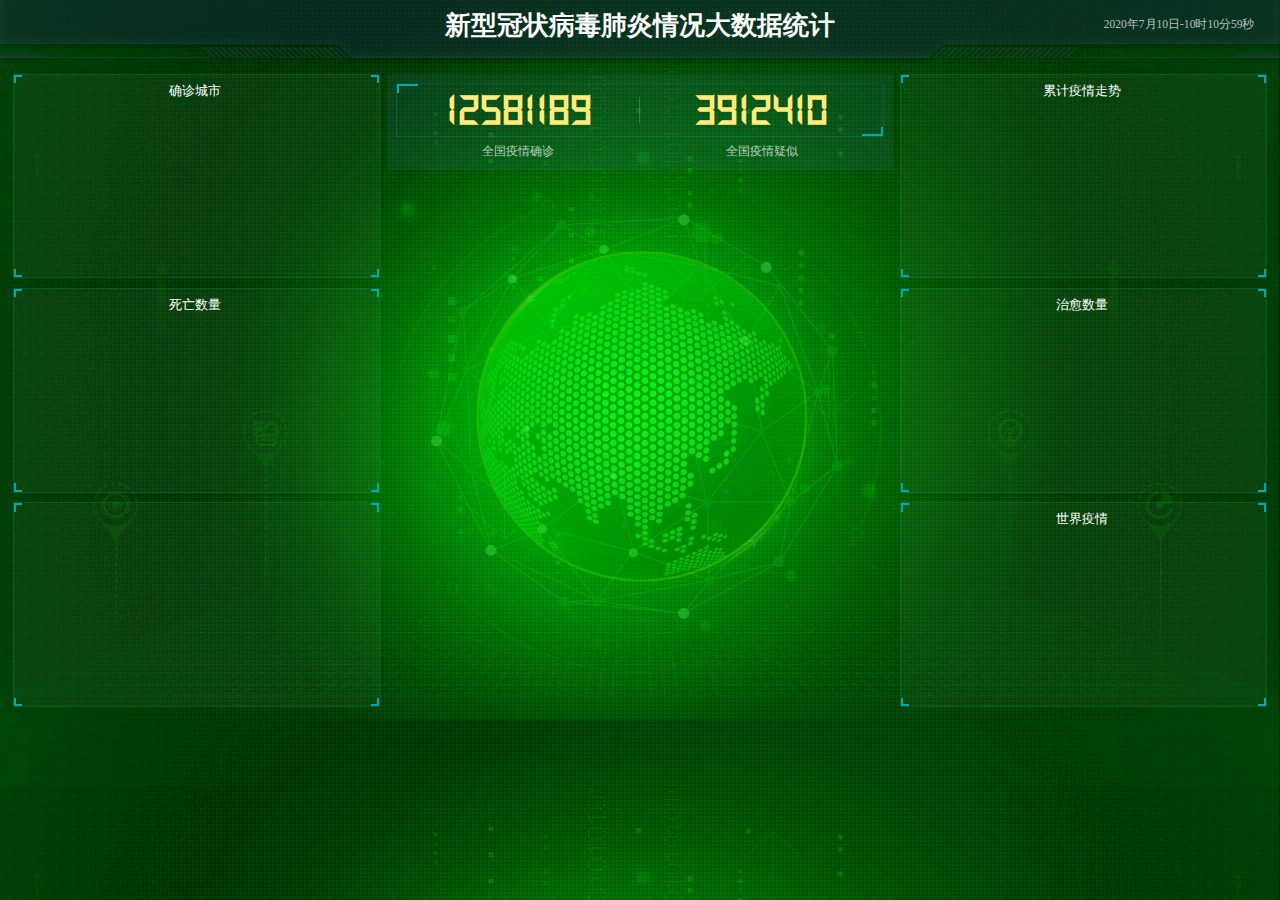
==== cov-web/src/main/resources/static/index.html @ c21d3fa3 "calc" ====
<!DOCTYPE html>

<html style="font-size: 68.3px;"><head><meta http-equiv="Content-Type" content="text/html; charset=UTF-8">
    <title>Hello</title>
    <script type="text/javascript" src="js/jquery.js"></script>
    <link rel="stylesheet" href="css/comon0.css">
<script>
    $(window).load(function () {
        $(".loading").fadeOut()
    });
    $(document).ready(function () {
        var whei = $(window).width();
        $("html").css({ fontSize: whei / 20 });
        $(window).resize(function () {
            var whei = $(window).width();
            $("html").css({ fontSize: whei / 20 })
        });
    });
</script><script type="text/javascript" src="js/echarts.min.js"></script>
<script language="JavaScript" src="js/js.js"></script>
<style class="mpa-style-fix ImageGatherer">.FotorFrame{position:fixed!important}</style>
<style class="mpa-style-fix SideFunctionPanel">.weui-desktop-online-faq__wrp{top:304px!important;bottom:none!important}.weui-desktop-online-faq__wrp .weui-desktop-online-faq__switch{width:38px!important}</style>
</head>



<body mpa-version="6.10.2" mpa-extension-id="ibefaeehajgcpooopoegkifhgecigeeg">
    <div class="canvas" style="opacity: .2">
<!--        <iframe frameborder="0" src="bg.html" style="width: 100%; height: 100%"></iframe>-->
    </div>
    <div class="loading" style="display: none;">
        <div class="loadbox"> <img src="img/loading.gif"> 页面加载中... </div>
    </div>
    <div class="head">
        <h1>新型冠状病毒肺炎情况大数据统计</h1>
        <div class="weather"><span id="showTime">2020年7月10日-10时10分59秒</span></div>
        <script>
            var t = null;
            t = setTimeout(time, 1000); 
            function time() {
                clearTimeout(t); 
                dt = new Date();
                var y = dt.getFullYear();
                var mt = dt.getMonth() + 1;
                var day = dt.getDate();
                var h = dt.getHours(); 
                var m = dt.getMinutes(); 
                var s = dt.getSeconds(); 
                document.getElementById("showTime").innerHTML = y + "年" + mt + "月" + day + "日-" + h + "时" + m + "分" + s + "秒";
                t = setTimeout(time, 1000);  
            }
        </script>

    </div>
    <div class="mainbox">
        <ul class="clearfix">
            <li>
                <div class="boxall" style="height: 3.2rem">
                    <div class="alltitle">确诊城市</div>
                    <div class="allnav" id="echart1" _echarts_instance_="ec_1577239837057" style="-webkit-tap-highlight-color: transparent; user-select: none; position: relative;"><div style="position: relative; overflow: hidden; width: 365px; height: 159px; padding: 0px; margin: 0px; border-width: 0px;"><canvas data-zr-dom-id="zr_0" width="365" height="159" style="position: absolute; left: 0px; top: 0px; width: 365px; height: 159px; user-select: none; -webkit-tap-highlight-color: rgba(0, 0, 0, 0); padding: 0px; margin: 0px; border-width: 0px;"></canvas></div><div></div></div>
                    <div class="boxfoot"></div>
                </div>
                <div class="boxall" style="height: 3.2rem">
                    <div class="alltitle">死亡数量</div>
                    <div class="allnav" id="echart2" _echarts_instance_="ec_1577239837058" style="-webkit-tap-highlight-color: transparent; user-select: none; position: relative;"><div style="position: relative; overflow: hidden; width: 365px; height: 159px; padding: 0px; margin: 0px; border-width: 0px;"><canvas data-zr-dom-id="zr_0" width="365" height="159" style="position: absolute; left: 0px; top: 0px; width: 365px; height: 159px; user-select: none; -webkit-tap-highlight-color: rgba(0, 0, 0, 0); padding: 0px; margin: 0px; border-width: 0px;"></canvas></div><div></div></div>
                    <div class="boxfoot"></div>
                </div>
                <div class="boxall" style="height: 3.2rem">
                    <div style="height:100%; width: 100%;">
                        <div class="sy" id="fb1" _echarts_instance_="ec_1577239837060" style="-webkit-tap-highlight-color: transparent; user-select: none; position: relative;"><div style="position: relative; overflow: hidden; width: 120px; height: 180px; padding: 0px; margin: 0px; border-width: 0px;"><canvas data-zr-dom-id="zr_0" width="120" height="180" style="position: absolute; left: 0px; top: 0px; width: 120px; height: 180px; user-select: none; -webkit-tap-highlight-color: rgba(0, 0, 0, 0); padding: 0px; margin: 0px; border-width: 0px;"></canvas></div><div></div></div>
                        <div class="sy" id="fb2" _echarts_instance_="ec_1577239837061" style="-webkit-tap-highlight-color: transparent; user-select: none; position: relative;"><div style="position: relative; overflow: hidden; width: 121px; height: 180px; padding: 0px; margin: 0px; border-width: 0px;"><canvas data-zr-dom-id="zr_0" width="121" height="180" style="position: absolute; left: 0px; top: 0px; width: 121px; height: 180px; user-select: none; -webkit-tap-highlight-color: rgba(0, 0, 0, 0); padding: 0px; margin: 0px; border-width: 0px;"></canvas></div><div></div></div>
                        <div class="sy" id="fb3" _echarts_instance_="ec_1577239837062" style="-webkit-tap-highlight-color: transparent; user-select: none; position: relative;"><div style="position: relative; overflow: hidden; width: 120px; height: 180px; padding: 0px; margin: 0px; border-width: 0px;"><canvas data-zr-dom-id="zr_0" width="120" height="180" style="position: absolute; left: 0px; top: 0px; width: 120px; height: 180px; user-select: none; -webkit-tap-highlight-color: rgba(0, 0, 0, 0); padding: 0px; margin: 0px; border-width: 0px;"></canvas></div><div></div></div>
                    </div>
                    <div class="boxfoot">

                    </div>
                </div>
            </li>
            <li>
                <div class="bar">
                    <div class="barbox">
                        <ul class="clearfix">
                            <li class="pulll_left counter" id="confirm">12581189</li>
                            <li class="pulll_left counter" id="suspect">3912410</li>
                        </ul>
                    </div>
                    <div class="barbox2">
                        <ul class="clearfix">
                            <li class="pulll_left">全国疫情确诊</li>
                            <li class="pulll_left">全国疫情疑似</li>
                        </ul>
                    </div>
                </div>
                <div class="map" id="map">
                    <div class="map1"><img src="img/lbx.png"></div>
                    <div class="map2"><img src="img/jt.png"></div>
                    <div class="map3"><img src="img/map.png"></div>
                    <div class="map4" id="map_1" _echarts_instance_="ec_1577239837065" style="-webkit-tap-highlight-color: transparent; user-select: none; position: relative;"><div style="position: relative; overflow: hidden; width: 1078px; height: 478px; padding: 0px; margin: 0px; border-width: 0px; cursor: pointer;"><canvas data-zr-dom-id="zr_0" width="1078" height="478" style="position: absolute; left: 0px; top: 0px; width: 1078px; height: 478px; user-select: none; -webkit-tap-highlight-color: rgba(0, 0, 0, 0); padding: 0px; margin: 0px; border-width: 0px;"></canvas></div><div></div></div>
                    <!--<div style="position: absolute; bottom: 1%; left: 40%; color: #ffffff"></div>-->
                </div>
            </li>
            <li>
                <div class="boxall" style="height:3.2rem">
                    <div class="alltitle">累计疫情走势</div>
                    <div class="allnav" id="echart4" _echarts_instance_="ec_1577239837059" style="-webkit-tap-highlight-color: transparent; user-select: none; position: relative;"><div style="position: relative; overflow: hidden; width: 365px; height: 173px; padding: 0px; margin: 0px; border-width: 0px; cursor: default;"><canvas data-zr-dom-id="zr_0" width="365" height="173" style="position: absolute; left: 0px; top: 0px; width: 365px; height: 173px; user-select: none; -webkit-tap-highlight-color: rgba(0, 0, 0, 0); padding: 0px; margin: 0px; border-width: 0px;"></canvas></div><div></div></div>
                    <div class="boxfoot"></div>
                </div>
                <div class="boxall" style="height: 3.2rem">
                    <div class="alltitle">治愈数量</div>
                    <div class="allnav" id="echart5" _echarts_instance_="ec_1577239837063" style="-webkit-tap-highlight-color: transparent; user-select: none; position: relative;"><div style="position: relative; overflow: hidden; width: 365px; height: 159px; padding: 0px; margin: 0px; border-width: 0px;"><canvas data-zr-dom-id="zr_0" width="365" height="159" style="position: absolute; left: 0px; top: 0px; width: 365px; height: 159px; user-select: none; -webkit-tap-highlight-color: rgba(0, 0, 0, 0); padding: 0px; margin: 0px; border-width: 0px;"></canvas></div><div></div></div>
                    <div class="boxfoot"></div>
                </div>
                <!--<div class="boxall" style="height: 3rem">-->
                    <!--<div class="alltitle">模块标题样式</div>-->
                    <!--<div class="allnav" id="echart6" _echarts_instance_="ec_1577239837064" style="-webkit-tap-highlight-color: transparent; user-select: none; position: relative;"><div style="position: relative; overflow: hidden; width: 365px; height: 146px; padding: 0px; margin: 0px; border-width: 0px;"><canvas data-zr-dom-id="zr_0" width="365" height="146" style="position: absolute; left: 0px; top: 0px; width: 365px; height: 146px; user-select: none; -webkit-tap-highlight-color: rgba(0, 0, 0, 0); padding: 0px; margin: 0px; border-width: 0px;"></canvas></div><div></div></div>-->
                    <!--<div class="boxfoot"></div>-->
                <!--</div>-->
                <!--修改-->
                <div class="boxall" style="height: 3.2rem">
                    <div class="alltitle">世界疫情</div>
                    <div class="allnav" id="echart5_1" _echarts_instance_="ec_1577239837064" style="-webkit-tap-highlight-color: transparent; user-select: none; position: relative;"><div style="position: relative; overflow: hidden; width: 365px; height: 159px; padding: 0px; margin: 0px; border-width: 0px;"><canvas data-zr-dom-id="zr_0" width="365" height="159" style="position: absolute; left: 0px; top: 0px; width: 365px; height: 159px; user-select: none; -webkit-tap-highlight-color: rgba(0, 0, 0, 0); padding: 0px; margin: 0px; border-width: 0px;"></canvas></div><div></div></div>
                    <div class="boxfoot"></div>
                </div>
            </li>
        </ul>
    </div>
    <div class="back"></div>


    <script type="text/javascript" src="js/china.js"></script>
    <script type="text/javascript" src="js/area_echarts1.js"></script>
    <script>
        $(function () {
            $.ajax({
                type: 'get',
                url: '/get_ncov_totalcount',
                dataType: 'json',
                success: function (res) {
                    document.getElementById("confirm").innerHTML = res['confirmedCount'];
                    document.getElementById("suspect").innerHTML = res['suspectedCount']
                }
            })
        });
    </script>
    
    <div class="mpa-sc article-gatherer new mpa-rootsc" data-z="100" style="display: block;" id="mpa-rootsc-article-gatherer"></div>
    <div class="mpa-sc image-gatherer new mpa-rootsc" data-z="100" style="display: block;" id="mpa-rootsc-image-gatherer"></div>
    <div class="mpa-sc page-clipper new mpa-rootsc" data-z="100" style="display: block;" id="mpa-rootsc-page-clipper"></div>
    <div class="mpa-sc global-search new mpa-rootsc" data-z="100" style="display: block;" id="mpa-rootsc-global-search"></div>
    <div class="mpa-sc text-gatherer new mpa-rootsc" data-z="100" style="display: block;" id="mpa-rootsc-text-gatherer"></div>
    <div class="mpa-sc video-gatherer new mpa-rootsc" data-z="100" style="display: block;" id="mpa-rootsc-video-gatherer"></div>
    <div class="mpa-sc side-function-panel new mpa-rootsc" data-z="110" style="display: block;" id="mpa-rootsc-side-function-panel"></div>
    <div class="mpa-sc notifier new mpa-rootsc" data-z="120" style="display: block;" id="mpa-rootsc-notifier"></div>
    <div class="mpa-sc notification-manager new mpa-rootsc" data-z="130" style="display: block;" id="mpa-rootsc-notification-manager"></div>
</body></html>
---- cov-web/src/main/resources/static/css/comon0.css ----
﻿@charset "utf-8";

*{
	-webkit-box-sizing: border-box;
	-moz-box-sizing: border-box;
	box-sizing: border-box}
*,body{padding:0px;	margin:0px;color: #222;font-family: "微软雅黑";}
@font-face{font-family:electronicFont;src:url(../font/DS-DIGIT.TTF)}
body{ background:#000d4a url(../img/bg.jpg) center top; background-size:cover;color:#666;font-size: .1rem;}
li{ list-style-type:none;}
table{}
i{ margin:0px; padding:0px; text-indent:0px;}
img{ border:none; max-width: 100%;}
a{ text-decoration:none; color:#399bff;}
a.active,a:focus{ outline:none!important; text-decoration:none;}
ol,ul,p,h1,h2,h3,h4,h5,h6{ padding:0; margin:0}
a:hover{ color:#06c; text-decoration: none!important}


.clearfix:after, .clearfix:before {
	display: table;
	content: " "
}
 .clearfix:after {
	clear: both
}
.pulll_left{float:left;}
.pulll_right{float:right;}
/*谷哥滚动条样式*/

  ::-webkit-scrollbar {width:5px;height:5px;position:absolute}
  ::-webkit-scrollbar-thumb {background-color:#5bc0de}
  ::-webkit-scrollbar-track {background-color:#ddd}

/***/
.canvas{position: absolute; width:100%; left: 0; top: 0; height: 99%; z-index: 1;}

.allnav{height: calc(100% - 30px);}
.loading{position:fixed; left:0; top:0; font-size:18px; z-index:100000000;width:100%; height:100%; background:#1a1a1c; text-align:center;}
.loadbox{position:absolute; width:160px;height:150px; color: #aaa; left:50%; top:50%; margin-top:-100px; margin-left:-75px;}
.loadbox img{ margin:10px auto; display:block; width:40px;}

.copyright{ background:rgba(19,31,64,.32); border: 1px solid rgba(255,255,255,.05); line-height:.5rem; text-align: center; padding-right: 15px; bottom: 0; color:rgba(255,255,255,.7); font-size: .16rem; }

.head{ height:1.05rem; background: url(../img/head_bg.png) no-repeat center center; background-size: 100% 100%; position: relative; z-index: 100;}
.head h1{ color:#fff; text-align: center; font-size: .4rem; line-height:.8rem;}
.head h1 img{ width:1.5rem; display: inline-block; vertical-align: middle; margin-right: .2rem}
.weather{ position:absolute; right:.3rem; top:0; line-height: .75rem;}
.weather img{ width:.37rem; display: inline-block; vertical-align: middle;}
.weather span{color:rgba(255,255,255,.7); font-size: .18rem; padding-right: .1rem;}
.mainbox{ padding:.1rem .1rem 0rem .1rem;}
.mainbox>ul{}
.mainbox>ul>li{ float: left; padding: 0 .1rem}

.mainbox>ul>li{ width: 30%}
.mainbox>ul>li:nth-child(2){ width: 40%;padding: 0}

.boxall{ border: 1px solid rgba(25,186,139,.17); padding:0 .2rem .4rem .15rem;  background: rgba(255,255,255,.04); background-size: 100% auto; position: relative; margin-bottom: .15rem; z-index: 10;}
.boxall:before,
.boxall:after{ position:absolute; width: .1rem; height: .1rem; content: "";  border-top: 2px solid #02a6b5; top: 0;}
.boxall:before,.boxfoot:before{border-left: 2px solid #02a6b5;left: 0;}
.boxall:after,.boxfoot:after{border-right: 2px solid #02a6b5; right: 0;}
.alltitle{ font-size:.2rem; color:#fff; text-align: center; line-height: .5rem;}

.boxfoot{ position:absolute; bottom: 0; width: 100%; left: 0;}
.boxfoot:before,
.boxfoot:after{ position:absolute; width: .1rem; height: .1rem;  content: "";border-bottom: 2px solid #02a6b5; bottom: 0;}

.bar{background:rgba(101,132,226,.1); padding: .15rem;}
.barbox li,.barbox2 li{ width:50%; text-align: center; position: relative; z-index: 100;}
.barbox:before,
.barbox:after{ position:absolute; width: .3rem; height: .1rem; content: ""; }
.barbox:before{border-left: 2px solid #02a6b5;left: 0;border-top: 2px solid #02a6b5; }
.barbox:after{border-right: 2px solid #02a6b5; right: 0; bottom: 0;border-bottom: 2px solid #02a6b5; }

.barbox li:first-child:before{ position:absolute; content: ""; height:50%; width: 1px; background: rgba(255,255,255,.2); right: 0; top: 25%;}

.barbox{  border: 1px solid rgba(25,186,139,.17); position: relative;}
.barbox li{ font-size: .7rem; color: #ffeb7b; padding: .05rem 0;  font-family:electronicFont; font-weight: bold;}
.barbox2 li{ font-size: .19rem; color:rgba(255,255,255,.7); padding-top: .1rem;}

.map{  position:relative; height: 7.2rem; z-index: 9;}
.map4{ width: 200%; height:7rem;  position: relative; left: -50%; top: 4%; margin-top: .2rem; z-index: 5;}
.map1,.map2,.map3{ position:absolute; opacity: .5}
.map1{ width:6.43rem; z-index: 2;top:.45rem; left: .7rem;  animation: myfirst2 15s infinite linear;}
.map2{ width:5.66rem; top:.85rem; left:1.2rem; z-index: 3; opacity: 0.2; animation: myfirst 10s infinite linear;}
.map3{ width:5.18rem; top:1.07rem; left: 1.4rem; z-index: 1;}





.tabs { text-align: center; padding: .1rem 0 0 0;}
.tabs a {
    position: relative;
    display: inline-block;
    margin-left: 1px;
    padding:.05rem .2rem;
    color: #898989;
    transition: all .3s ease-out 0s;
    font-size: 14px;
}
.tabs li{ display:inline-block;}
.tabs a:after {
    position: absolute;
    width: 1px;
    height: 10px;
    background-color: rgba(255,255,255,.1);
    content: '';
	 margin-left:0; right:-1px;    margin-top: 7px;
	
	
}
.tabs li a.active {border: 1px solid rgba(25,186,139,.17); background: rgba(255,255,255,.05); color:#fff;}

.tit02{ text-align:center; margin: .1rem 0; position: relative}
.tit02 span{border: 1px solid rgba(25,186,139,.17); letter-spacing: 2px; padding: .01rem .2rem; background: rgba(255,255,255,.05);  font-size: .18rem;  color: #49bcf7;}
.tit02:before,.tit02:after{ position:absolute; width:26%; height: 1px;background: rgba(25,186,139,.2);  content: ""; top: .12rem;}
.tit02:after{ right:0;}
.tit02:before{ left:0;}

.wrap{ height:2.54rem; overflow: hidden;}
.wrap li{  line-height:.42rem; height:.42rem; font-size: .18rem; text-indent: .24rem; margin-bottom: .1rem; }
.wrap li p{border: 1px solid rgba(25,186,139,.17);color: rgba(255,255,255,.6); }
.sy{ float:left; width: 33%; height:95%; margin-top: .25rem;}


.adduser{ height:1.5rem; overflow: hidden;}
.adduser li{height:.5rem;}
.adduser img{ width: .40rem; border-radius: .5rem; margin-right: .1rem; display: inline-block; vertical-align: middle;}
.adduser span{  line-height:.5rem; font-size: .18rem;color: rgba(255,255,255,.6); }

.sycm ul{ margin-left:-.5rem;margin-right:-.5rem;  padding: .16rem 0;}
.sycm li{ float: left; width: 33.33%; text-align: center; position: relative}
.sycm li:before{ position:absolute; content: ""; height:30%; width: 1px; background: rgba(255,255,255,.1); right: 0; top: 15%;}
.sycm li:last-child:before{ width: 0;}

.sycm li h2{ font-size:.3rem; color: #c5ccff;}
.sycm li span{ font-size:.18rem; color: #fff; opacity: .5;}

@keyframes myfirst2
{
from {transform: rotate(0deg);}
to {transform: rotate(359deg);}
}

@keyframes myfirst
{
from {transform: rotate(0deg);}
to {transform: rotate(-359deg);}
}


/*Plugin CSS*/
.str_wrap {
	overflow:hidden;
	width:100%;
	position:relative;
	-moz-user-select: none;
	-khtml-user-select: none;
	user-select: none;  
	white-space:nowrap;
}


.str_move { 
	white-space:nowrap;
	position:absolute; 
	top:0; 
	left:0;
	cursor:move;
}
.str_move_clone {
	display:inline-block;
	vertical-align:top;
	position:absolute; 
	left:100%;
	top:0;
}
.str_vertical .str_move_clone {
	left:0;
	top:100%;
}
.str_down .str_move_clone {
	left:0;
	bottom:100%;
}
.str_vertical .str_move,
.str_down .str_move {
	white-space:normal;
	width:100%;
}
.str_static .str_move,
.no_drag .str_move,
.noStop .str_move{
	cursor:inherit;
}
.str_wrap img {
	max-width:none !important;	
}
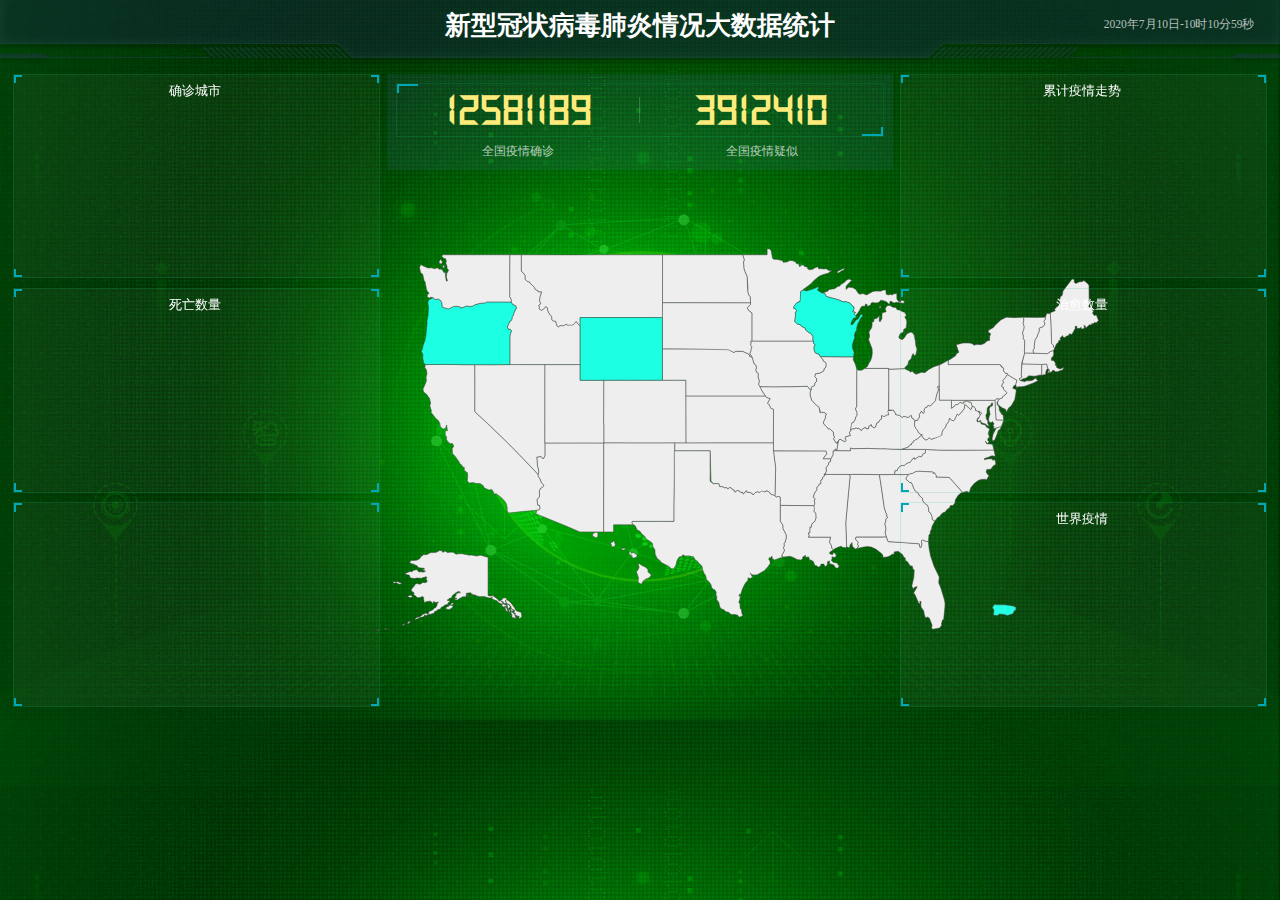
==== commit ab319da2: "index添加地图" ====
--- a/cov-web/src/main/resources/static/index.html
+++ b/cov-web/src/main/resources/static/index.html
@@ -16,7 +16,9 @@
             $("html").css({ fontSize: whei / 20 })
         });
     });
-</script><script type="text/javascript" src="js/echarts.min.js"></script>
+</script>
+<script src="app/echarts.min.js"></script>
+<script src="app/USA.js"></script>
 <script language="JavaScript" src="js/js.js"></script>
 <style class="mpa-style-fix ImageGatherer">.FotorFrame{position:fixed!important}</style>
 <style class="mpa-style-fix SideFunctionPanel">.weui-desktop-online-faq__wrp{top:304px!important;bottom:none!important}.weui-desktop-online-faq__wrp .weui-desktop-online-faq__switch{width:38px!important}</style>
@@ -25,9 +27,13 @@
 
 
 <body mpa-version="6.10.2" mpa-extension-id="ibefaeehajgcpooopoegkifhgecigeeg">
-    <div class="canvas" style="opacity: .2">
-<!--        <iframe frameborder="0" src="bg.html" style="width: 100%; height: 100%"></iframe>-->
+
+<div class="canvas" style="opacity: .2">
+
     </div>
+
+
+
     <div class="loading" style="display: none;">
         <div class="loadbox"> <img src="img/loading.gif"> 页面加载中... </div>
     </div>
@@ -95,9 +101,25 @@
                     <div class="map1"><img src="img/lbx.png"></div>
                     <div class="map2"><img src="img/jt.png"></div>
                     <div class="map3"><img src="img/map.png"></div>
-                    <div class="map4" id="map_1" _echarts_instance_="ec_1577239837065" style="-webkit-tap-highlight-color: transparent; user-select: none; position: relative;"><div style="position: relative; overflow: hidden; width: 1078px; height: 478px; padding: 0px; margin: 0px; border-width: 0px; cursor: pointer;"><canvas data-zr-dom-id="zr_0" width="1078" height="478" style="position: absolute; left: 0px; top: 0px; width: 1078px; height: 478px; user-select: none; -webkit-tap-highlight-color: rgba(0, 0, 0, 0); padding: 0px; margin: 0px; border-width: 0px;"></canvas></div><div></div></div>
-                    <!--<div style="position: absolute; bottom: 1%; left: 40%; color: #ffffff"></div>-->
+                    <div class="map4" id="map_1" _echarts_instance_="ec_1577239837065" style="-webkit-tap-highlight-color: transparent; user-select: none; position: relative;">
+                        <div style="position: relative; overflow: hidden; width: 1078px; height: 478px; padding: 0px; margin: 0px; border-width: 0px; cursor: pointer;">
+                            <div id='美国' class='citymap'></div>
+                            <style>
+                                .citymap{
+                                    margin:0 0 0 50px;
+                                    width: 100%;
+                                    height: 100%;
+                                    background: transparent !important;
+                                }
+                            </style>
+                            <script src='app/demo.js'></script>
+                            <script>
+                                make_map('美国', '美国');
+                            </script>
+                        </div>
+                    </div>
                 </div>
+
             </li>
             <li>
                 <div class="boxall" style="height:3.2rem">
@@ -110,12 +132,6 @@
                     <div class="allnav" id="echart5" _echarts_instance_="ec_1577239837063" style="-webkit-tap-highlight-color: transparent; user-select: none; position: relative;"><div style="position: relative; overflow: hidden; width: 365px; height: 159px; padding: 0px; margin: 0px; border-width: 0px;"><canvas data-zr-dom-id="zr_0" width="365" height="159" style="position: absolute; left: 0px; top: 0px; width: 365px; height: 159px; user-select: none; -webkit-tap-highlight-color: rgba(0, 0, 0, 0); padding: 0px; margin: 0px; border-width: 0px;"></canvas></div><div></div></div>
                     <div class="boxfoot"></div>
                 </div>
-                <!--<div class="boxall" style="height: 3rem">-->
-                    <!--<div class="alltitle">模块标题样式</div>-->
-                    <!--<div class="allnav" id="echart6" _echarts_instance_="ec_1577239837064" style="-webkit-tap-highlight-color: transparent; user-select: none; position: relative;"><div style="position: relative; overflow: hidden; width: 365px; height: 146px; padding: 0px; margin: 0px; border-width: 0px;"><canvas data-zr-dom-id="zr_0" width="365" height="146" style="position: absolute; left: 0px; top: 0px; width: 365px; height: 146px; user-select: none; -webkit-tap-highlight-color: rgba(0, 0, 0, 0); padding: 0px; margin: 0px; border-width: 0px;"></canvas></div><div></div></div>-->
-                    <!--<div class="boxfoot"></div>-->
-                <!--</div>-->
-                <!--修改-->
                 <div class="boxall" style="height: 3.2rem">
                     <div class="alltitle">世界疫情</div>
                     <div class="allnav" id="echart5_1" _echarts_instance_="ec_1577239837064" style="-webkit-tap-highlight-color: transparent; user-select: none; position: relative;"><div style="position: relative; overflow: hidden; width: 365px; height: 159px; padding: 0px; margin: 0px; border-width: 0px;"><canvas data-zr-dom-id="zr_0" width="365" height="159" style="position: absolute; left: 0px; top: 0px; width: 365px; height: 159px; user-select: none; -webkit-tap-highlight-color: rgba(0, 0, 0, 0); padding: 0px; margin: 0px; border-width: 0px;"></canvas></div><div></div></div>
@@ -127,8 +143,6 @@
     <div class="back"></div>
 
 
-    <script type="text/javascript" src="js/china.js"></script>
-    <script type="text/javascript" src="js/area_echarts1.js"></script>
     <script>
         $(function () {
             $.ajax({
@@ -142,14 +156,6 @@
             })
         });
     </script>
-    
-    <div class="mpa-sc article-gatherer new mpa-rootsc" data-z="100" style="display: block;" id="mpa-rootsc-article-gatherer"></div>
-    <div class="mpa-sc image-gatherer new mpa-rootsc" data-z="100" style="display: block;" id="mpa-rootsc-image-gatherer"></div>
-    <div class="mpa-sc page-clipper new mpa-rootsc" data-z="100" style="display: block;" id="mpa-rootsc-page-clipper"></div>
-    <div class="mpa-sc global-search new mpa-rootsc" data-z="100" style="display: block;" id="mpa-rootsc-global-search"></div>
-    <div class="mpa-sc text-gatherer new mpa-rootsc" data-z="100" style="display: block;" id="mpa-rootsc-text-gatherer"></div>
-    <div class="mpa-sc video-gatherer new mpa-rootsc" data-z="100" style="display: block;" id="mpa-rootsc-video-gatherer"></div>
-    <div class="mpa-sc side-function-panel new mpa-rootsc" data-z="110" style="display: block;" id="mpa-rootsc-side-function-panel"></div>
-    <div class="mpa-sc notifier new mpa-rootsc" data-z="120" style="display: block;" id="mpa-rootsc-notifier"></div>
-    <div class="mpa-sc notification-manager new mpa-rootsc" data-z="130" style="display: block;" id="mpa-rootsc-notification-manager"></div>
-</body></html>+
+    </body>
+</html>
--- a/cov-web/src/main/resources/static/css/comon0.css
+++ b/cov-web/src/main/resources/static/css/comon0.css
@@ -16,7 +16,10 @@
 ol,ul,p,h1,h2,h3,h4,h5,h6{ padding:0; margin:0}
 a:hover{ color:#06c; text-decoration: none!important}
 
-
+.citymap{
+	/*margin:150px 0 0 400px;*/
+	width: 250px;
+	height: 250px;}
 .clearfix:after, .clearfix:before {
 	display: table;
 	content: " "
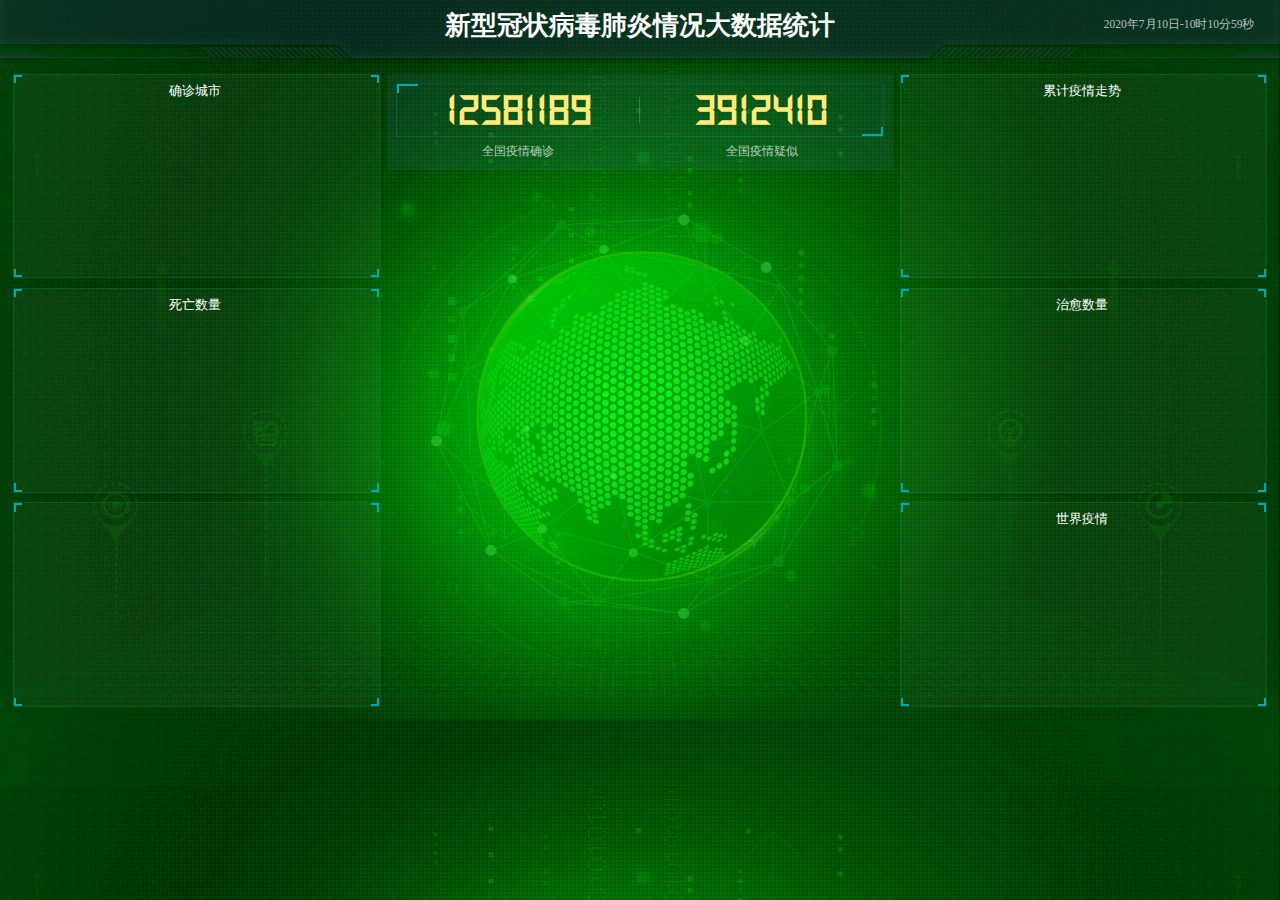
==== commit 6f8d38be: "地图数据通道打通" ====
--- a/cov-web/src/main/resources/static/index.html
+++ b/cov-web/src/main/resources/static/index.html
@@ -1,161 +1,229 @@
 <!DOCTYPE html>
 
-<html style="font-size: 68.3px;"><head><meta http-equiv="Content-Type" content="text/html; charset=UTF-8">
+<html style="font-size: 68.3px;">
+<head>
+    <meta http-equiv="Content-Type" content="text/html; charset=UTF-8">
     <title>Hello</title>
     <script type="text/javascript" src="js/jquery.js"></script>
     <link rel="stylesheet" href="css/comon0.css">
+    <script>
+        $(window).load(function () {
+            $(".loading").fadeOut()
+        });
+        $(document).ready(function () {
+            var whei = $(window).width();
+            $("html").css({fontSize: whei / 20});
+            $(window).resize(function () {
+                var whei = $(window).width();
+                $("html").css({fontSize: whei / 20})
+            });
+        });
+    </script>
+    <script src="app/echarts.min.js"></script>
+    <script src="app/USA.js"></script>
+<!--    <script language="JavaScript" src="js/js.js"></script>-->
+    <script language="JavaScript" src="js/index.js"></script>
+    <style class="mpa-style-fix ImageGatherer">.FotorFrame {
+        position: fixed !important
+    }</style>
+    <style class="mpa-style-fix SideFunctionPanel">.weui-desktop-online-faq__wrp {
+        top: 304px !important;
+        bottom: none !important
+    }
+
+    .weui-desktop-online-faq__wrp .weui-desktop-online-faq__switch {
+        width: 38px !important
+    }</style>
+</head>
+
+
+<body mpa-version="6.10.2" mpa-extension-id="ibefaeehajgcpooopoegkifhgecigeeg">
+
+<div class="canvas" style="opacity: .2">
+
+</div>
+
+
+<div class="loading" style="display: none;">
+    <div class="loadbox"><img src="img/loading.gif"> 页面加载中...</div>
+</div>
+<div class="head">
+    <h1>新型冠状病毒肺炎情况大数据统计</h1>
+    <div class="weather"><span id="showTime">2020年7月10日-10时10分59秒</span></div>
+    <script>
+        var t = null;
+        t = setTimeout(time, 1000);
+
+        function time() {
+            clearTimeout(t);
+            dt = new Date();
+            var y = dt.getFullYear();
+            var mt = dt.getMonth() + 1;
+            var day = dt.getDate();
+            var h = dt.getHours();
+            var m = dt.getMinutes();
+            var s = dt.getSeconds();
+            document.getElementById("showTime").innerHTML = y + "年" + mt + "月" + day + "日-" + h + "时" + m + "分" + s + "秒";
+            t = setTimeout(time, 1000);
+        }
+    </script>
+
+</div>
+<div class="mainbox">
+    <ul class="clearfix">
+        <li>
+            <div class="boxall" style="height: 3.2rem">
+                <div class="alltitle">确诊城市</div>
+                <div class="allnav" id="echart1" _echarts_instance_="ec_1577239837057"
+                     style="-webkit-tap-highlight-color: transparent; user-select: none; position: relative;">
+                    <div style="position: relative; overflow: hidden; width: 365px; height: 159px; padding: 0px; margin: 0px; border-width: 0px;">
+                        <canvas data-zr-dom-id="zr_0" width="365" height="159"
+                                style="position: absolute; left: 0px; top: 0px; width: 365px; height: 159px; user-select: none; -webkit-tap-highlight-color: rgba(0, 0, 0, 0); padding: 0px; margin: 0px; border-width: 0px;"></canvas>
+                    </div>
+                    <div></div>
+                </div>
+                <div class="boxfoot"></div>
+            </div>
+            <div class="boxall" style="height: 3.2rem">
+                <div class="alltitle">死亡数量</div>
+                <div class="allnav" id="echart2" _echarts_instance_="ec_1577239837058"
+                     style="-webkit-tap-highlight-color: transparent; user-select: none; position: relative;">
+                    <div style="position: relative; overflow: hidden; width: 365px; height: 159px; padding: 0px; margin: 0px; border-width: 0px;">
+                        <canvas data-zr-dom-id="zr_0" width="365" height="159"
+                                style="position: absolute; left: 0px; top: 0px; width: 365px; height: 159px; user-select: none; -webkit-tap-highlight-color: rgba(0, 0, 0, 0); padding: 0px; margin: 0px; border-width: 0px;"></canvas>
+                    </div>
+                    <div></div>
+                </div>
+                <div class="boxfoot"></div>
+            </div>
+            <div class="boxall" style="height: 3.2rem">
+                <div style="height:100%; width: 100%;">
+                    <div class="sy" id="fb1" _echarts_instance_="ec_1577239837060"
+                         style="-webkit-tap-highlight-color: transparent; user-select: none; position: relative;">
+                        <div style="position: relative; overflow: hidden; width: 120px; height: 180px; padding: 0px; margin: 0px; border-width: 0px;">
+                            <canvas data-zr-dom-id="zr_0" width="120" height="180"
+                                    style="position: absolute; left: 0px; top: 0px; width: 120px; height: 180px; user-select: none; -webkit-tap-highlight-color: rgba(0, 0, 0, 0); padding: 0px; margin: 0px; border-width: 0px;"></canvas>
+                        </div>
+                        <div></div>
+                    </div>
+                    <div class="sy" id="fb2" _echarts_instance_="ec_1577239837061"
+                         style="-webkit-tap-highlight-color: transparent; user-select: none; position: relative;">
+                        <div style="position: relative; overflow: hidden; width: 121px; height: 180px; padding: 0px; margin: 0px; border-width: 0px;">
+                            <canvas data-zr-dom-id="zr_0" width="121" height="180"
+                                    style="position: absolute; left: 0px; top: 0px; width: 121px; height: 180px; user-select: none; -webkit-tap-highlight-color: rgba(0, 0, 0, 0); padding: 0px; margin: 0px; border-width: 0px;"></canvas>
+                        </div>
+                        <div></div>
+                    </div>
+                    <div class="sy" id="fb3" _echarts_instance_="ec_1577239837062"
+                         style="-webkit-tap-highlight-color: transparent; user-select: none; position: relative;">
+                        <div style="position: relative; overflow: hidden; width: 120px; height: 180px; padding: 0px; margin: 0px; border-width: 0px;">
+                            <canvas data-zr-dom-id="zr_0" width="120" height="180"
+                                    style="position: absolute; left: 0px; top: 0px; width: 120px; height: 180px; user-select: none; -webkit-tap-highlight-color: rgba(0, 0, 0, 0); padding: 0px; margin: 0px; border-width: 0px;"></canvas>
+                        </div>
+                        <div></div>
+                    </div>
+                </div>
+                <div class="boxfoot">
+
+                </div>
+            </div>
+        </li>
+        <li>
+            <div class="bar">
+                <div class="barbox">
+                    <ul class="clearfix">
+                        <li class="pulll_left counter" id="confirm">12581189</li>
+                        <li class="pulll_left counter" id="suspect">3912410</li>
+                    </ul>
+                </div>
+                <div class="barbox2">
+                    <ul class="clearfix">
+                        <li class="pulll_left">全国疫情确诊</li>
+                        <li class="pulll_left">全国疫情疑似</li>
+                    </ul>
+                </div>
+            </div>
+            <div class="map" id="map">
+                <div class="map1"><img src="img/lbx.png"></div>
+                <div class="map2"><img src="img/jt.png"></div>
+                <div class="map3"><img src="img/map.png"></div>
+                <div class="map4" id="map_1" _echarts_instance_="ec_1577239837065"
+                     style="-webkit-tap-highlight-color: transparent; user-select: none; position: relative;">
+                    <div style="position: relative; overflow: hidden; width: 1078px; height: 478px; padding: 0px; margin: 0px; border-width: 0px; cursor: pointer;">
+                        <div id='美国' class='citymap'></div>
+                        <style>
+                            .citymap {
+                                margin: 30px 0 0 63px;
+                                width: 95%;
+                                height: 95%;
+                                background: transparent !important;
+                            }
+                        </style>
+                        <script src='app/demo.js'></script>
+                        <script>
+                            make_map();
+                        </script>
+                    </div>
+                </div>
+            </div>
+
+        </li>
+        <li>
+            <div class="boxall" style="height:3.2rem">
+                <div class="alltitle">累计疫情走势</div>
+                <div class="allnav" id="echart4" _echarts_instance_="ec_1577239837059"
+                     style="-webkit-tap-highlight-color: transparent; user-select: none; position: relative;">
+                    <div style="position: relative; overflow: hidden; width: 365px; height: 173px; padding: 0px; margin: 0px; border-width: 0px; cursor: default;">
+                        <canvas data-zr-dom-id="zr_0" width="365" height="173"
+                                style="position: absolute; left: 0px; top: 0px; width: 365px; height: 173px; user-select: none; -webkit-tap-highlight-color: rgba(0, 0, 0, 0); padding: 0px; margin: 0px; border-width: 0px;"></canvas>
+                    </div>
+                    <div></div>
+                </div>
+                <div class="boxfoot"></div>
+            </div>
+            <div class="boxall" style="height: 3.2rem">
+                <div class="alltitle">治愈数量</div>
+                <div class="allnav" id="echart5" _echarts_instance_="ec_1577239837063"
+                     style="-webkit-tap-highlight-color: transparent; user-select: none; position: relative;">
+                    <div style="position: relative; overflow: hidden; width: 365px; height: 159px; padding: 0px; margin: 0px; border-width: 0px;">
+                        <canvas data-zr-dom-id="zr_0" width="365" height="159"
+                                style="position: absolute; left: 0px; top: 0px; width: 365px; height: 159px; user-select: none; -webkit-tap-highlight-color: rgba(0, 0, 0, 0); padding: 0px; margin: 0px; border-width: 0px;"></canvas>
+                    </div>
+                    <div></div>
+                </div>
+                <div class="boxfoot"></div>
+            </div>
+            <div class="boxall" style="height: 3.2rem">
+                <div class="alltitle">世界疫情</div>
+                <div class="allnav" id="echart5_1" _echarts_instance_="ec_1577239837064"
+                     style="-webkit-tap-highlight-color: transparent; user-select: none; position: relative;">
+                    <div style="position: relative; overflow: hidden; width: 365px; height: 159px; padding: 0px; margin: 0px; border-width: 0px;">
+                        <canvas data-zr-dom-id="zr_0" width="365" height="159"
+                                style="position: absolute; left: 0px; top: 0px; width: 365px; height: 159px; user-select: none; -webkit-tap-highlight-color: rgba(0, 0, 0, 0); padding: 0px; margin: 0px; border-width: 0px;"></canvas>
+                    </div>
+                    <div></div>
+                </div>
+                <div class="boxfoot"></div>
+            </div>
+        </li>
+    </ul>
+</div>
+<div class="back"></div>
+
+
 <script>
-    $(window).load(function () {
-        $(".loading").fadeOut()
-    });
-    $(document).ready(function () {
-        var whei = $(window).width();
-        $("html").css({ fontSize: whei / 20 });
-        $(window).resize(function () {
-            var whei = $(window).width();
-            $("html").css({ fontSize: whei / 20 })
-        });
+    $(function () {
+        $.ajax({
+            type: 'get',
+            url: '/get_ncov_totalcount',
+            dataType: 'json',
+            success: function (res) {
+                document.getElementById("confirm").innerHTML = res['confirmedCount'];
+                document.getElementById("suspect").innerHTML = res['suspectedCount']
+            }
+        })
     });
 </script>
-<script src="app/echarts.min.js"></script>
-<script src="app/USA.js"></script>
-<script language="JavaScript" src="js/js.js"></script>
-<style class="mpa-style-fix ImageGatherer">.FotorFrame{position:fixed!important}</style>
-<style class="mpa-style-fix SideFunctionPanel">.weui-desktop-online-faq__wrp{top:304px!important;bottom:none!important}.weui-desktop-online-faq__wrp .weui-desktop-online-faq__switch{width:38px!important}</style>
-</head>
-
-
-
-<body mpa-version="6.10.2" mpa-extension-id="ibefaeehajgcpooopoegkifhgecigeeg">
-
-<div class="canvas" style="opacity: .2">
-
-    </div>
-
-
-
-    <div class="loading" style="display: none;">
-        <div class="loadbox"> <img src="img/loading.gif"> 页面加载中... </div>
-    </div>
-    <div class="head">
-        <h1>新型冠状病毒肺炎情况大数据统计</h1>
-        <div class="weather"><span id="showTime">2020年7月10日-10时10分59秒</span></div>
-        <script>
-            var t = null;
-            t = setTimeout(time, 1000); 
-            function time() {
-                clearTimeout(t); 
-                dt = new Date();
-                var y = dt.getFullYear();
-                var mt = dt.getMonth() + 1;
-                var day = dt.getDate();
-                var h = dt.getHours(); 
-                var m = dt.getMinutes(); 
-                var s = dt.getSeconds(); 
-                document.getElementById("showTime").innerHTML = y + "年" + mt + "月" + day + "日-" + h + "时" + m + "分" + s + "秒";
-                t = setTimeout(time, 1000);  
-            }
-        </script>
-
-    </div>
-    <div class="mainbox">
-        <ul class="clearfix">
-            <li>
-                <div class="boxall" style="height: 3.2rem">
-                    <div class="alltitle">确诊城市</div>
-                    <div class="allnav" id="echart1" _echarts_instance_="ec_1577239837057" style="-webkit-tap-highlight-color: transparent; user-select: none; position: relative;"><div style="position: relative; overflow: hidden; width: 365px; height: 159px; padding: 0px; margin: 0px; border-width: 0px;"><canvas data-zr-dom-id="zr_0" width="365" height="159" style="position: absolute; left: 0px; top: 0px; width: 365px; height: 159px; user-select: none; -webkit-tap-highlight-color: rgba(0, 0, 0, 0); padding: 0px; margin: 0px; border-width: 0px;"></canvas></div><div></div></div>
-                    <div class="boxfoot"></div>
-                </div>
-                <div class="boxall" style="height: 3.2rem">
-                    <div class="alltitle">死亡数量</div>
-                    <div class="allnav" id="echart2" _echarts_instance_="ec_1577239837058" style="-webkit-tap-highlight-color: transparent; user-select: none; position: relative;"><div style="position: relative; overflow: hidden; width: 365px; height: 159px; padding: 0px; margin: 0px; border-width: 0px;"><canvas data-zr-dom-id="zr_0" width="365" height="159" style="position: absolute; left: 0px; top: 0px; width: 365px; height: 159px; user-select: none; -webkit-tap-highlight-color: rgba(0, 0, 0, 0); padding: 0px; margin: 0px; border-width: 0px;"></canvas></div><div></div></div>
-                    <div class="boxfoot"></div>
-                </div>
-                <div class="boxall" style="height: 3.2rem">
-                    <div style="height:100%; width: 100%;">
-                        <div class="sy" id="fb1" _echarts_instance_="ec_1577239837060" style="-webkit-tap-highlight-color: transparent; user-select: none; position: relative;"><div style="position: relative; overflow: hidden; width: 120px; height: 180px; padding: 0px; margin: 0px; border-width: 0px;"><canvas data-zr-dom-id="zr_0" width="120" height="180" style="position: absolute; left: 0px; top: 0px; width: 120px; height: 180px; user-select: none; -webkit-tap-highlight-color: rgba(0, 0, 0, 0); padding: 0px; margin: 0px; border-width: 0px;"></canvas></div><div></div></div>
-                        <div class="sy" id="fb2" _echarts_instance_="ec_1577239837061" style="-webkit-tap-highlight-color: transparent; user-select: none; position: relative;"><div style="position: relative; overflow: hidden; width: 121px; height: 180px; padding: 0px; margin: 0px; border-width: 0px;"><canvas data-zr-dom-id="zr_0" width="121" height="180" style="position: absolute; left: 0px; top: 0px; width: 121px; height: 180px; user-select: none; -webkit-tap-highlight-color: rgba(0, 0, 0, 0); padding: 0px; margin: 0px; border-width: 0px;"></canvas></div><div></div></div>
-                        <div class="sy" id="fb3" _echarts_instance_="ec_1577239837062" style="-webkit-tap-highlight-color: transparent; user-select: none; position: relative;"><div style="position: relative; overflow: hidden; width: 120px; height: 180px; padding: 0px; margin: 0px; border-width: 0px;"><canvas data-zr-dom-id="zr_0" width="120" height="180" style="position: absolute; left: 0px; top: 0px; width: 120px; height: 180px; user-select: none; -webkit-tap-highlight-color: rgba(0, 0, 0, 0); padding: 0px; margin: 0px; border-width: 0px;"></canvas></div><div></div></div>
-                    </div>
-                    <div class="boxfoot">
-
-                    </div>
-                </div>
-            </li>
-            <li>
-                <div class="bar">
-                    <div class="barbox">
-                        <ul class="clearfix">
-                            <li class="pulll_left counter" id="confirm">12581189</li>
-                            <li class="pulll_left counter" id="suspect">3912410</li>
-                        </ul>
-                    </div>
-                    <div class="barbox2">
-                        <ul class="clearfix">
-                            <li class="pulll_left">全国疫情确诊</li>
-                            <li class="pulll_left">全国疫情疑似</li>
-                        </ul>
-                    </div>
-                </div>
-                <div class="map" id="map">
-                    <div class="map1"><img src="img/lbx.png"></div>
-                    <div class="map2"><img src="img/jt.png"></div>
-                    <div class="map3"><img src="img/map.png"></div>
-                    <div class="map4" id="map_1" _echarts_instance_="ec_1577239837065" style="-webkit-tap-highlight-color: transparent; user-select: none; position: relative;">
-                        <div style="position: relative; overflow: hidden; width: 1078px; height: 478px; padding: 0px; margin: 0px; border-width: 0px; cursor: pointer;">
-                            <div id='美国' class='citymap'></div>
-                            <style>
-                                .citymap{
-                                    margin:0 0 0 50px;
-                                    width: 100%;
-                                    height: 100%;
-                                    background: transparent !important;
-                                }
-                            </style>
-                            <script src='app/demo.js'></script>
-                            <script>
-                                make_map('美国', '美国');
-                            </script>
-                        </div>
-                    </div>
-                </div>
-
-            </li>
-            <li>
-                <div class="boxall" style="height:3.2rem">
-                    <div class="alltitle">累计疫情走势</div>
-                    <div class="allnav" id="echart4" _echarts_instance_="ec_1577239837059" style="-webkit-tap-highlight-color: transparent; user-select: none; position: relative;"><div style="position: relative; overflow: hidden; width: 365px; height: 173px; padding: 0px; margin: 0px; border-width: 0px; cursor: default;"><canvas data-zr-dom-id="zr_0" width="365" height="173" style="position: absolute; left: 0px; top: 0px; width: 365px; height: 173px; user-select: none; -webkit-tap-highlight-color: rgba(0, 0, 0, 0); padding: 0px; margin: 0px; border-width: 0px;"></canvas></div><div></div></div>
-                    <div class="boxfoot"></div>
-                </div>
-                <div class="boxall" style="height: 3.2rem">
-                    <div class="alltitle">治愈数量</div>
-                    <div class="allnav" id="echart5" _echarts_instance_="ec_1577239837063" style="-webkit-tap-highlight-color: transparent; user-select: none; position: relative;"><div style="position: relative; overflow: hidden; width: 365px; height: 159px; padding: 0px; margin: 0px; border-width: 0px;"><canvas data-zr-dom-id="zr_0" width="365" height="159" style="position: absolute; left: 0px; top: 0px; width: 365px; height: 159px; user-select: none; -webkit-tap-highlight-color: rgba(0, 0, 0, 0); padding: 0px; margin: 0px; border-width: 0px;"></canvas></div><div></div></div>
-                    <div class="boxfoot"></div>
-                </div>
-                <div class="boxall" style="height: 3.2rem">
-                    <div class="alltitle">世界疫情</div>
-                    <div class="allnav" id="echart5_1" _echarts_instance_="ec_1577239837064" style="-webkit-tap-highlight-color: transparent; user-select: none; position: relative;"><div style="position: relative; overflow: hidden; width: 365px; height: 159px; padding: 0px; margin: 0px; border-width: 0px;"><canvas data-zr-dom-id="zr_0" width="365" height="159" style="position: absolute; left: 0px; top: 0px; width: 365px; height: 159px; user-select: none; -webkit-tap-highlight-color: rgba(0, 0, 0, 0); padding: 0px; margin: 0px; border-width: 0px;"></canvas></div><div></div></div>
-                    <div class="boxfoot"></div>
-                </div>
-            </li>
-        </ul>
-    </div>
-    <div class="back"></div>
-
-
-    <script>
-        $(function () {
-            $.ajax({
-                type: 'get',
-                url: '/get_ncov_totalcount',
-                dataType: 'json',
-                success: function (res) {
-                    document.getElementById("confirm").innerHTML = res['confirmedCount'];
-                    document.getElementById("suspect").innerHTML = res['suspectedCount']
-                }
-            })
-        });
-    </script>
-
-    </body>
+
+</body>
 </html>
--- a/cov-web/src/main/resources/static/css/comon0.css
+++ b/cov-web/src/main/resources/static/css/comon0.css
@@ -1,203 +1,607 @@
 ﻿@charset "utf-8";
 
-*{
-	-webkit-box-sizing: border-box;
-	-moz-box-sizing: border-box;
-	box-sizing: border-box}
-*,body{padding:0px;	margin:0px;color: #222;font-family: "微软雅黑";}
-@font-face{font-family:electronicFont;src:url(../font/DS-DIGIT.TTF)}
-body{ background:#000d4a url(../img/bg.jpg) center top; background-size:cover;color:#666;font-size: .1rem;}
-li{ list-style-type:none;}
-table{}
-i{ margin:0px; padding:0px; text-indent:0px;}
-img{ border:none; max-width: 100%;}
-a{ text-decoration:none; color:#399bff;}
-a.active,a:focus{ outline:none!important; text-decoration:none;}
-ol,ul,p,h1,h2,h3,h4,h5,h6{ padding:0; margin:0}
-a:hover{ color:#06c; text-decoration: none!important}
-
-.citymap{
-	/*margin:150px 0 0 400px;*/
-	width: 250px;
-	height: 250px;}
+* {
+    -webkit-box-sizing: border-box;
+    -moz-box-sizing: border-box;
+    box-sizing: border-box
+}
+
+*, body {
+    padding: 0px;
+    margin: 0px;
+    color: #222;
+    font-family: "微软雅黑";
+}
+
+@font-face {
+    font-family: electronicFont;
+    src: url(../font/DS-DIGIT.TTF)
+}
+
+body {
+    background: #000d4a url(../img/bg.jpg) center top;
+    background-size: cover;
+    color: #666;
+    font-size: .1rem;
+}
+
+li {
+    list-style-type: none;
+}
+
+table {
+}
+
+i {
+    margin: 0px;
+    padding: 0px;
+    text-indent: 0px;
+}
+
+img {
+    border: none;
+    max-width: 100%;
+}
+
+a {
+    text-decoration: none;
+    color: #399bff;
+}
+
+a.active, a:focus {
+    outline: none !important;
+    text-decoration: none;
+}
+
+ol, ul, p, h1, h2, h3, h4, h5, h6 {
+    padding: 0;
+    margin: 0
+}
+
+a:hover {
+    color: #06c;
+    text-decoration: none !important
+}
+
+
+
 .clearfix:after, .clearfix:before {
-	display: table;
-	content: " "
-}
- .clearfix:after {
-	clear: both
-}
-.pulll_left{float:left;}
-.pulll_right{float:right;}
+    display: table;
+    content: " "
+}
+
+.clearfix:after {
+    clear: both
+}
+
+.pulll_left {
+    float: left;
+}
+
+.pulll_right {
+    float: right;
+}
+
 /*谷哥滚动条样式*/
 
-  ::-webkit-scrollbar {width:5px;height:5px;position:absolute}
-  ::-webkit-scrollbar-thumb {background-color:#5bc0de}
-  ::-webkit-scrollbar-track {background-color:#ddd}
+::-webkit-scrollbar {
+    width: 5px;
+    height: 5px;
+    position: absolute
+}
+
+::-webkit-scrollbar-thumb {
+    background-color: #5bc0de
+}
+
+::-webkit-scrollbar-track {
+    background-color: #ddd
+}
 
 /***/
-.canvas{position: absolute; width:100%; left: 0; top: 0; height: 99%; z-index: 1;}
-
-.allnav{height: calc(100% - 30px);}
-.loading{position:fixed; left:0; top:0; font-size:18px; z-index:100000000;width:100%; height:100%; background:#1a1a1c; text-align:center;}
-.loadbox{position:absolute; width:160px;height:150px; color: #aaa; left:50%; top:50%; margin-top:-100px; margin-left:-75px;}
-.loadbox img{ margin:10px auto; display:block; width:40px;}
-
-.copyright{ background:rgba(19,31,64,.32); border: 1px solid rgba(255,255,255,.05); line-height:.5rem; text-align: center; padding-right: 15px; bottom: 0; color:rgba(255,255,255,.7); font-size: .16rem; }
-
-.head{ height:1.05rem; background: url(../img/head_bg.png) no-repeat center center; background-size: 100% 100%; position: relative; z-index: 100;}
-.head h1{ color:#fff; text-align: center; font-size: .4rem; line-height:.8rem;}
-.head h1 img{ width:1.5rem; display: inline-block; vertical-align: middle; margin-right: .2rem}
-.weather{ position:absolute; right:.3rem; top:0; line-height: .75rem;}
-.weather img{ width:.37rem; display: inline-block; vertical-align: middle;}
-.weather span{color:rgba(255,255,255,.7); font-size: .18rem; padding-right: .1rem;}
-.mainbox{ padding:.1rem .1rem 0rem .1rem;}
-.mainbox>ul{}
-.mainbox>ul>li{ float: left; padding: 0 .1rem}
-
-.mainbox>ul>li{ width: 30%}
-.mainbox>ul>li:nth-child(2){ width: 40%;padding: 0}
-
-.boxall{ border: 1px solid rgba(25,186,139,.17); padding:0 .2rem .4rem .15rem;  background: rgba(255,255,255,.04); background-size: 100% auto; position: relative; margin-bottom: .15rem; z-index: 10;}
+.canvas {
+    position: absolute;
+    width: 100%;
+    left: 0;
+    top: 0;
+    height: 99%;
+    z-index: 1;
+}
+
+.allnav {
+    height: calc(100% - 30px);
+}
+
+.loading {
+    position: fixed;
+    left: 0;
+    top: 0;
+    font-size: 18px;
+    z-index: 100000000;
+    width: 100%;
+    height: 100%;
+    background: #1a1a1c;
+    text-align: center;
+}
+
+.loadbox {
+    position: absolute;
+    width: 160px;
+    height: 150px;
+    color: #aaa;
+    left: 50%;
+    top: 50%;
+    margin-top: -100px;
+    margin-left: -75px;
+}
+
+.loadbox img {
+    margin: 10px auto;
+    display: block;
+    width: 40px;
+}
+
+.copyright {
+    background: rgba(19, 31, 64, .32);
+    border: 1px solid rgba(255, 255, 255, .05);
+    line-height: .5rem;
+    text-align: center;
+    padding-right: 15px;
+    bottom: 0;
+    color: rgba(255, 255, 255, .7);
+    font-size: .16rem;
+}
+
+.head {
+    height: 1.05rem;
+    background: url(../img/head_bg.png) no-repeat center center;
+    background-size: 100% 100%;
+    position: relative;
+    z-index: 100;
+}
+
+.head h1 {
+    color: #fff;
+    text-align: center;
+    font-size: .4rem;
+    line-height: .8rem;
+}
+
+.head h1 img {
+    width: 1.5rem;
+    display: inline-block;
+    vertical-align: middle;
+    margin-right: .2rem
+}
+
+.weather {
+    position: absolute;
+    right: .3rem;
+    top: 0;
+    line-height: .75rem;
+}
+
+.weather img {
+    width: .37rem;
+    display: inline-block;
+    vertical-align: middle;
+}
+
+.weather span {
+    color: rgba(255, 255, 255, .7);
+    font-size: .18rem;
+    padding-right: .1rem;
+}
+
+.mainbox {
+    padding: .1rem .1rem 0rem .1rem;
+}
+
+.mainbox > ul {
+}
+
+.mainbox > ul > li {
+    float: left;
+    padding: 0 .1rem
+}
+
+.mainbox > ul > li {
+    width: 30%
+}
+
+.mainbox > ul > li:nth-child(2) {
+    width: 40%;
+    padding: 0
+}
+
+.boxall {
+    border: 1px solid rgba(25, 186, 139, .17);
+    padding: 0 .2rem .4rem .15rem;
+    background: rgba(255, 255, 255, .04);
+    background-size: 100% auto;
+    position: relative;
+    margin-bottom: .15rem;
+    z-index: 10;
+}
+
 .boxall:before,
-.boxall:after{ position:absolute; width: .1rem; height: .1rem; content: "";  border-top: 2px solid #02a6b5; top: 0;}
-.boxall:before,.boxfoot:before{border-left: 2px solid #02a6b5;left: 0;}
-.boxall:after,.boxfoot:after{border-right: 2px solid #02a6b5; right: 0;}
-.alltitle{ font-size:.2rem; color:#fff; text-align: center; line-height: .5rem;}
-
-.boxfoot{ position:absolute; bottom: 0; width: 100%; left: 0;}
+.boxall:after {
+    position: absolute;
+    width: .1rem;
+    height: .1rem;
+    content: "";
+    border-top: 2px solid #02a6b5;
+    top: 0;
+}
+
+.boxall:before, .boxfoot:before {
+    border-left: 2px solid #02a6b5;
+    left: 0;
+}
+
+.boxall:after, .boxfoot:after {
+    border-right: 2px solid #02a6b5;
+    right: 0;
+}
+
+.alltitle {
+    font-size: .2rem;
+    color: #fff;
+    text-align: center;
+    line-height: .5rem;
+}
+
+.boxfoot {
+    position: absolute;
+    bottom: 0;
+    width: 100%;
+    left: 0;
+}
+
 .boxfoot:before,
-.boxfoot:after{ position:absolute; width: .1rem; height: .1rem;  content: "";border-bottom: 2px solid #02a6b5; bottom: 0;}
-
-.bar{background:rgba(101,132,226,.1); padding: .15rem;}
-.barbox li,.barbox2 li{ width:50%; text-align: center; position: relative; z-index: 100;}
+.boxfoot:after {
+    position: absolute;
+    width: .1rem;
+    height: .1rem;
+    content: "";
+    border-bottom: 2px solid #02a6b5;
+    bottom: 0;
+}
+
+.bar {
+    background: rgba(101, 132, 226, .1);
+    padding: .15rem;
+}
+
+.barbox li, .barbox2 li {
+    width: 50%;
+    text-align: center;
+    position: relative;
+    z-index: 100;
+}
+
 .barbox:before,
-.barbox:after{ position:absolute; width: .3rem; height: .1rem; content: ""; }
-.barbox:before{border-left: 2px solid #02a6b5;left: 0;border-top: 2px solid #02a6b5; }
-.barbox:after{border-right: 2px solid #02a6b5; right: 0; bottom: 0;border-bottom: 2px solid #02a6b5; }
-
-.barbox li:first-child:before{ position:absolute; content: ""; height:50%; width: 1px; background: rgba(255,255,255,.2); right: 0; top: 25%;}
-
-.barbox{  border: 1px solid rgba(25,186,139,.17); position: relative;}
-.barbox li{ font-size: .7rem; color: #ffeb7b; padding: .05rem 0;  font-family:electronicFont; font-weight: bold;}
-.barbox2 li{ font-size: .19rem; color:rgba(255,255,255,.7); padding-top: .1rem;}
-
-.map{  position:relative; height: 7.2rem; z-index: 9;}
-.map4{ width: 200%; height:7rem;  position: relative; left: -50%; top: 4%; margin-top: .2rem; z-index: 5;}
-.map1,.map2,.map3{ position:absolute; opacity: .5}
-.map1{ width:6.43rem; z-index: 2;top:.45rem; left: .7rem;  animation: myfirst2 15s infinite linear;}
-.map2{ width:5.66rem; top:.85rem; left:1.2rem; z-index: 3; opacity: 0.2; animation: myfirst 10s infinite linear;}
-.map3{ width:5.18rem; top:1.07rem; left: 1.4rem; z-index: 1;}
-
-
-
-
-
-.tabs { text-align: center; padding: .1rem 0 0 0;}
+.barbox:after {
+    position: absolute;
+    width: .3rem;
+    height: .1rem;
+    content: "";
+}
+
+.barbox:before {
+    border-left: 2px solid #02a6b5;
+    left: 0;
+    border-top: 2px solid #02a6b5;
+}
+
+.barbox:after {
+    border-right: 2px solid #02a6b5;
+    right: 0;
+    bottom: 0;
+    border-bottom: 2px solid #02a6b5;
+}
+
+.barbox li:first-child:before {
+    position: absolute;
+    content: "";
+    height: 50%;
+    width: 1px;
+    background: rgba(255, 255, 255, .2);
+    right: 0;
+    top: 25%;
+}
+
+.barbox {
+    border: 1px solid rgba(25, 186, 139, .17);
+    position: relative;
+}
+
+.barbox li {
+    font-size: .7rem;
+    color: #ffeb7b;
+    padding: .05rem 0;
+    font-family: electronicFont;
+    font-weight: bold;
+}
+
+.barbox2 li {
+    font-size: .19rem;
+    color: rgba(255, 255, 255, .7);
+    padding-top: .1rem;
+}
+
+.map {
+    position: relative;
+    height: 7.2rem;
+    z-index: 9;
+}
+
+.map4 {
+    width: 200%;
+    height: 7rem;
+    position: relative;
+    left: -50%;
+    top: 4%;
+    margin-top: .2rem;
+    z-index: 5;
+}
+
+.map1, .map2, .map3 {
+    position: absolute;
+    opacity: .5
+}
+
+.map1 {
+    width: 6.43rem;
+    z-index: 2;
+    top: .45rem;
+    left: .7rem;
+    animation: myfirst2 15s infinite linear;
+}
+
+.map2 {
+    width: 5.66rem;
+    top: .85rem;
+    left: 1.2rem;
+    z-index: 3;
+    opacity: 0.2;
+    animation: myfirst 10s infinite linear;
+}
+
+.map3 {
+    width: 5.18rem;
+    top: 1.07rem;
+    left: 1.4rem;
+    z-index: 1;
+}
+
+
+.tabs {
+    text-align: center;
+    padding: .1rem 0 0 0;
+}
+
 .tabs a {
     position: relative;
     display: inline-block;
     margin-left: 1px;
-    padding:.05rem .2rem;
+    padding: .05rem .2rem;
     color: #898989;
     transition: all .3s ease-out 0s;
     font-size: 14px;
 }
-.tabs li{ display:inline-block;}
+
+.tabs li {
+    display: inline-block;
+}
+
 .tabs a:after {
     position: absolute;
     width: 1px;
     height: 10px;
-    background-color: rgba(255,255,255,.1);
+    background-color: rgba(255, 255, 255, .1);
     content: '';
-	 margin-left:0; right:-1px;    margin-top: 7px;
-	
-	
-}
-.tabs li a.active {border: 1px solid rgba(25,186,139,.17); background: rgba(255,255,255,.05); color:#fff;}
-
-.tit02{ text-align:center; margin: .1rem 0; position: relative}
-.tit02 span{border: 1px solid rgba(25,186,139,.17); letter-spacing: 2px; padding: .01rem .2rem; background: rgba(255,255,255,.05);  font-size: .18rem;  color: #49bcf7;}
-.tit02:before,.tit02:after{ position:absolute; width:26%; height: 1px;background: rgba(25,186,139,.2);  content: ""; top: .12rem;}
-.tit02:after{ right:0;}
-.tit02:before{ left:0;}
-
-.wrap{ height:2.54rem; overflow: hidden;}
-.wrap li{  line-height:.42rem; height:.42rem; font-size: .18rem; text-indent: .24rem; margin-bottom: .1rem; }
-.wrap li p{border: 1px solid rgba(25,186,139,.17);color: rgba(255,255,255,.6); }
-.sy{ float:left; width: 33%; height:95%; margin-top: .25rem;}
-
-
-.adduser{ height:1.5rem; overflow: hidden;}
-.adduser li{height:.5rem;}
-.adduser img{ width: .40rem; border-radius: .5rem; margin-right: .1rem; display: inline-block; vertical-align: middle;}
-.adduser span{  line-height:.5rem; font-size: .18rem;color: rgba(255,255,255,.6); }
-
-.sycm ul{ margin-left:-.5rem;margin-right:-.5rem;  padding: .16rem 0;}
-.sycm li{ float: left; width: 33.33%; text-align: center; position: relative}
-.sycm li:before{ position:absolute; content: ""; height:30%; width: 1px; background: rgba(255,255,255,.1); right: 0; top: 15%;}
-.sycm li:last-child:before{ width: 0;}
-
-.sycm li h2{ font-size:.3rem; color: #c5ccff;}
-.sycm li span{ font-size:.18rem; color: #fff; opacity: .5;}
-
-@keyframes myfirst2
-{
-from {transform: rotate(0deg);}
-to {transform: rotate(359deg);}
-}
-
-@keyframes myfirst
-{
-from {transform: rotate(0deg);}
-to {transform: rotate(-359deg);}
+    margin-left: 0;
+    right: -1px;
+    margin-top: 7px;
+
+
+}
+
+.tabs li a.active {
+    border: 1px solid rgba(25, 186, 139, .17);
+    background: rgba(255, 255, 255, .05);
+    color: #fff;
+}
+
+.tit02 {
+    text-align: center;
+    margin: .1rem 0;
+    position: relative
+}
+
+.tit02 span {
+    border: 1px solid rgba(25, 186, 139, .17);
+    letter-spacing: 2px;
+    padding: .01rem .2rem;
+    background: rgba(255, 255, 255, .05);
+    font-size: .18rem;
+    color: #49bcf7;
+}
+
+.tit02:before, .tit02:after {
+    position: absolute;
+    width: 26%;
+    height: 1px;
+    background: rgba(25, 186, 139, .2);
+    content: "";
+    top: .12rem;
+}
+
+.tit02:after {
+    right: 0;
+}
+
+.tit02:before {
+    left: 0;
+}
+
+.wrap {
+    height: 2.54rem;
+    overflow: hidden;
+}
+
+.wrap li {
+    line-height: .42rem;
+    height: .42rem;
+    font-size: .18rem;
+    text-indent: .24rem;
+    margin-bottom: .1rem;
+}
+
+.wrap li p {
+    border: 1px solid rgba(25, 186, 139, .17);
+    color: rgba(255, 255, 255, .6);
+}
+
+.sy {
+    float: left;
+    width: 33%;
+    height: 95%;
+    margin-top: .25rem;
+}
+
+
+.adduser {
+    height: 1.5rem;
+    overflow: hidden;
+}
+
+.adduser li {
+    height: .5rem;
+}
+
+.adduser img {
+    width: .40rem;
+    border-radius: .5rem;
+    margin-right: .1rem;
+    display: inline-block;
+    vertical-align: middle;
+}
+
+.adduser span {
+    line-height: .5rem;
+    font-size: .18rem;
+    color: rgba(255, 255, 255, .6);
+}
+
+.sycm ul {
+    margin-left: -.5rem;
+    margin-right: -.5rem;
+    padding: .16rem 0;
+}
+
+.sycm li {
+    float: left;
+    width: 33.33%;
+    text-align: center;
+    position: relative
+}
+
+.sycm li:before {
+    position: absolute;
+    content: "";
+    height: 30%;
+    width: 1px;
+    background: rgba(255, 255, 255, .1);
+    right: 0;
+    top: 15%;
+}
+
+.sycm li:last-child:before {
+    width: 0;
+}
+
+.sycm li h2 {
+    font-size: .3rem;
+    color: #c5ccff;
+}
+
+.sycm li span {
+    font-size: .18rem;
+    color: #fff;
+    opacity: .5;
+}
+
+@keyframes myfirst2 {
+    from {
+        transform: rotate(0deg);
+    }
+    to {
+        transform: rotate(359deg);
+    }
+}
+
+@keyframes myfirst {
+    from {
+        transform: rotate(0deg);
+    }
+    to {
+        transform: rotate(-359deg);
+    }
 }
 
 
 /*Plugin CSS*/
 .str_wrap {
-	overflow:hidden;
-	width:100%;
-	position:relative;
-	-moz-user-select: none;
-	-khtml-user-select: none;
-	user-select: none;  
-	white-space:nowrap;
-}
-
-
-.str_move { 
-	white-space:nowrap;
-	position:absolute; 
-	top:0; 
-	left:0;
-	cursor:move;
-}
+    overflow: hidden;
+    width: 100%;
+    position: relative;
+    -moz-user-select: none;
+    -khtml-user-select: none;
+    user-select: none;
+    white-space: nowrap;
+}
+
+
+.str_move {
+    white-space: nowrap;
+    position: absolute;
+    top: 0;
+    left: 0;
+    cursor: move;
+}
+
 .str_move_clone {
-	display:inline-block;
-	vertical-align:top;
-	position:absolute; 
-	left:100%;
-	top:0;
-}
+    display: inline-block;
+    vertical-align: top;
+    position: absolute;
+    left: 100%;
+    top: 0;
+}
+
 .str_vertical .str_move_clone {
-	left:0;
-	top:100%;
-}
+    left: 0;
+    top: 100%;
+}
+
 .str_down .str_move_clone {
-	left:0;
-	bottom:100%;
-}
+    left: 0;
+    bottom: 100%;
+}
+
 .str_vertical .str_move,
 .str_down .str_move {
-	white-space:normal;
-	width:100%;
-}
+    white-space: normal;
+    width: 100%;
+}
+
 .str_static .str_move,
 .no_drag .str_move,
-.noStop .str_move{
-	cursor:inherit;
-}
+.noStop .str_move {
+    cursor: inherit;
+}
+
 .str_wrap img {
-	max-width:none !important;	
-}
+    max-width: none !important;
+}
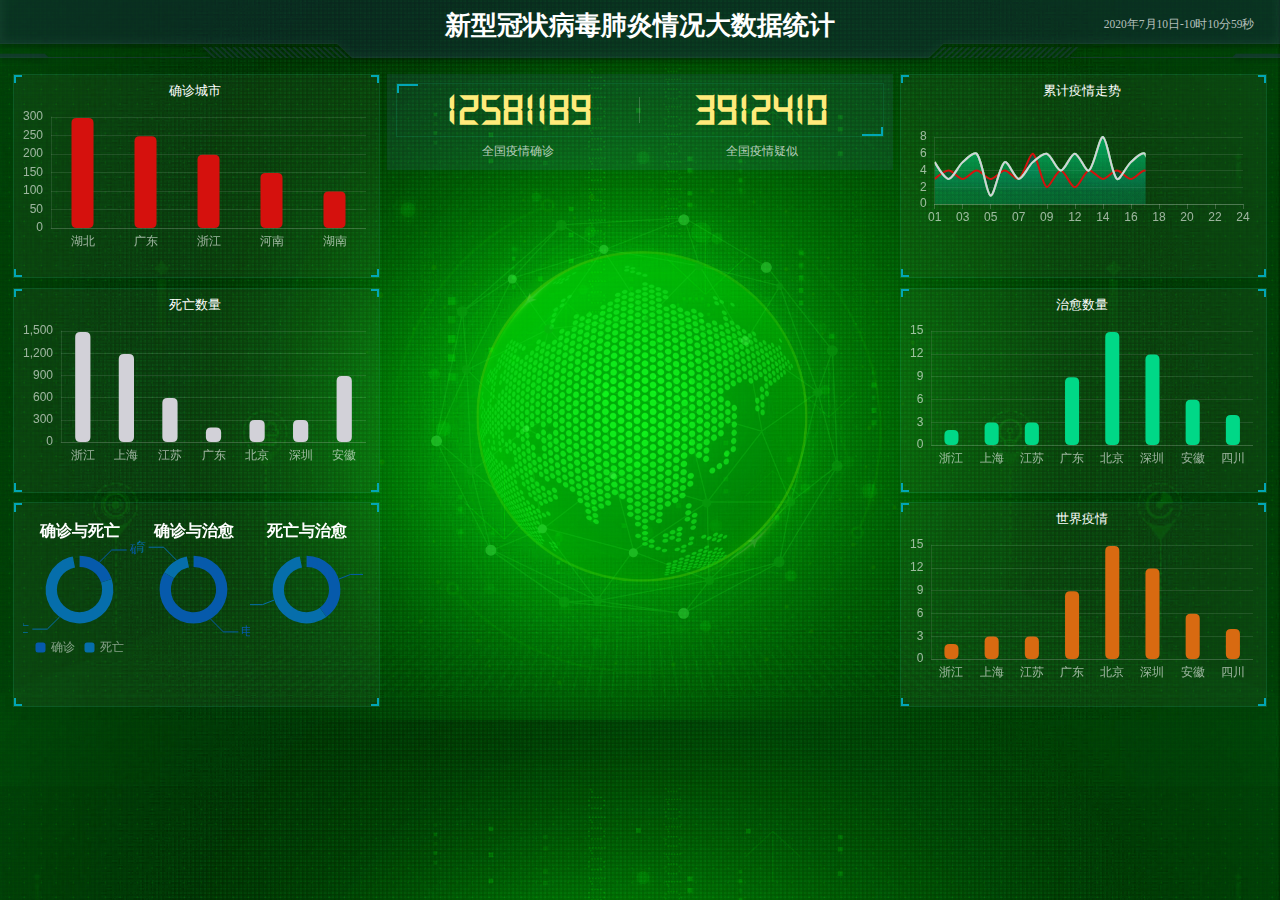
==== commit 43433b5b: "调节完毕，固定值数据" ====
--- a/cov-web/src/main/resources/static/index.html
+++ b/cov-web/src/main/resources/static/index.html
@@ -21,7 +21,7 @@
     </script>
     <script src="app/echarts.min.js"></script>
     <script src="app/USA.js"></script>
-<!--    <script language="JavaScript" src="js/js.js"></script>-->
+    <script language="JavaScript" src="js/js.js"></script>
     <script language="JavaScript" src="js/index.js"></script>
     <style class="mpa-style-fix ImageGatherer">.FotorFrame {
         position: fixed !important
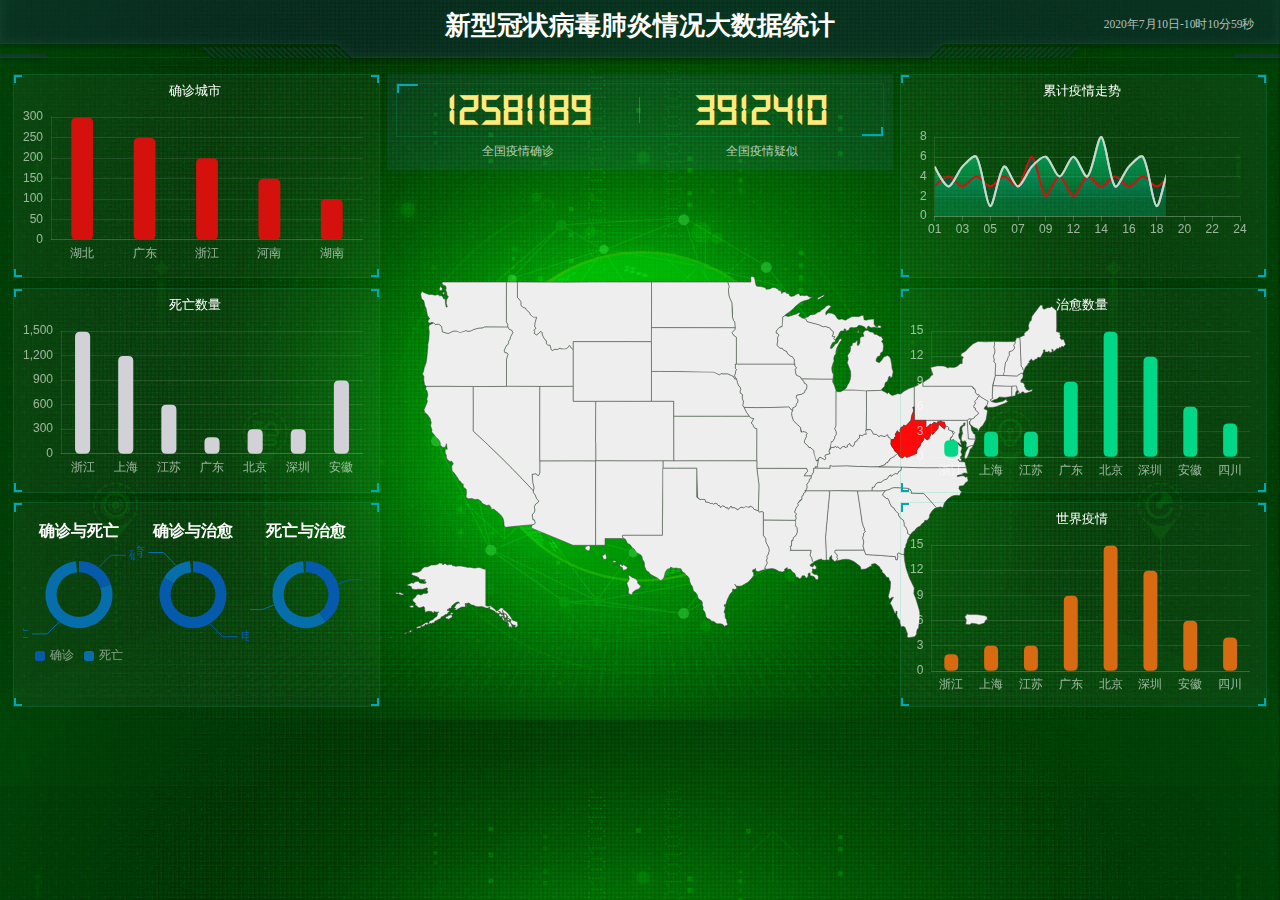
==== commit e90cda14: "chart" ====
--- a/cov-web/src/main/resources/static/index.html
+++ b/cov-web/src/main/resources/static/index.html
@@ -6,6 +6,8 @@
     <title>Hello</title>
     <script type="text/javascript" src="js/jquery.js"></script>
     <link rel="stylesheet" href="css/comon0.css">
+    <script src="app/map/echarts.min.js"></script>
+    <script src="app/map/USA.js"></script>
     <script>
         $(window).load(function () {
             $(".loading").fadeOut()
@@ -19,31 +21,24 @@
             });
         });
     </script>
-    <script src="app/echarts.min.js"></script>
-    <script src="app/USA.js"></script>
-    <script language="JavaScript" src="js/js.js"></script>
-    <script language="JavaScript" src="js/index.js"></script>
-    <style class="mpa-style-fix ImageGatherer">.FotorFrame {
-        position: fixed !important
-    }</style>
-    <style class="mpa-style-fix SideFunctionPanel">.weui-desktop-online-faq__wrp {
-        top: 304px !important;
-        bottom: none !important
-    }
-
-    .weui-desktop-online-faq__wrp .weui-desktop-online-faq__switch {
-        width: 38px !important
-    }</style>
+    <style class="mpa-style-fix ImageGatherer">
+        .FotorFrame {
+            position: fixed !important
+        }
+    </style>
+    <style class="mpa-style-fix SideFunctionPanel">
+        .weui-desktop-online-faq__wrp {
+            top: 304px !important;
+            bottom: none !important
+        }
+
+        .weui-desktop-online-faq__wrp .weui-desktop-online-faq__switch {
+            width: 38px !important
+        }</style>
 </head>
 
-
 <body mpa-version="6.10.2" mpa-extension-id="ibefaeehajgcpooopoegkifhgecigeeg">
-
-<div class="canvas" style="opacity: .2">
-
-</div>
-
-
+<div class="canvas" style="opacity: .2"></div>
 <div class="loading" style="display: none;">
     <div class="loadbox"><img src="img/loading.gif"> 页面加载中...</div>
 </div>
@@ -159,7 +154,7 @@
                                 background: transparent !important;
                             }
                         </style>
-                        <script src='app/demo.js'></script>
+                        <script src='app/map/demo.js'></script>
                         <script>
                             make_map();
                         </script>
@@ -209,21 +204,16 @@
     </ul>
 </div>
 <div class="back"></div>
-
-
-<script>
-    $(function () {
-        $.ajax({
-            type: 'get',
-            url: '/get_ncov_totalcount',
-            dataType: 'json',
-            success: function (res) {
-                document.getElementById("confirm").innerHTML = res['confirmedCount'];
-                document.getElementById("suspect").innerHTML = res['suspectedCount']
-            }
-        })
-    });
-</script>
-
+<script src="app/map/demo.js"></script>
+<script src="app/chart/1.js"></script>
+<script src="app/chart/2.js"></script>
+<script src="app/chart/3.js"></script>
+<script src="app/chart/4.js"></script>
+<script src="app/chart/5.js"></script>
+<script src="app/chart/6.js"></script>
+<script src="app/chart/7.js"></script>
+<script src="app/chart/8.js"></script>
+<script src="app/chart/9.js"></script>
+<script src="app/index.js"></script>
 </body>
 </html>
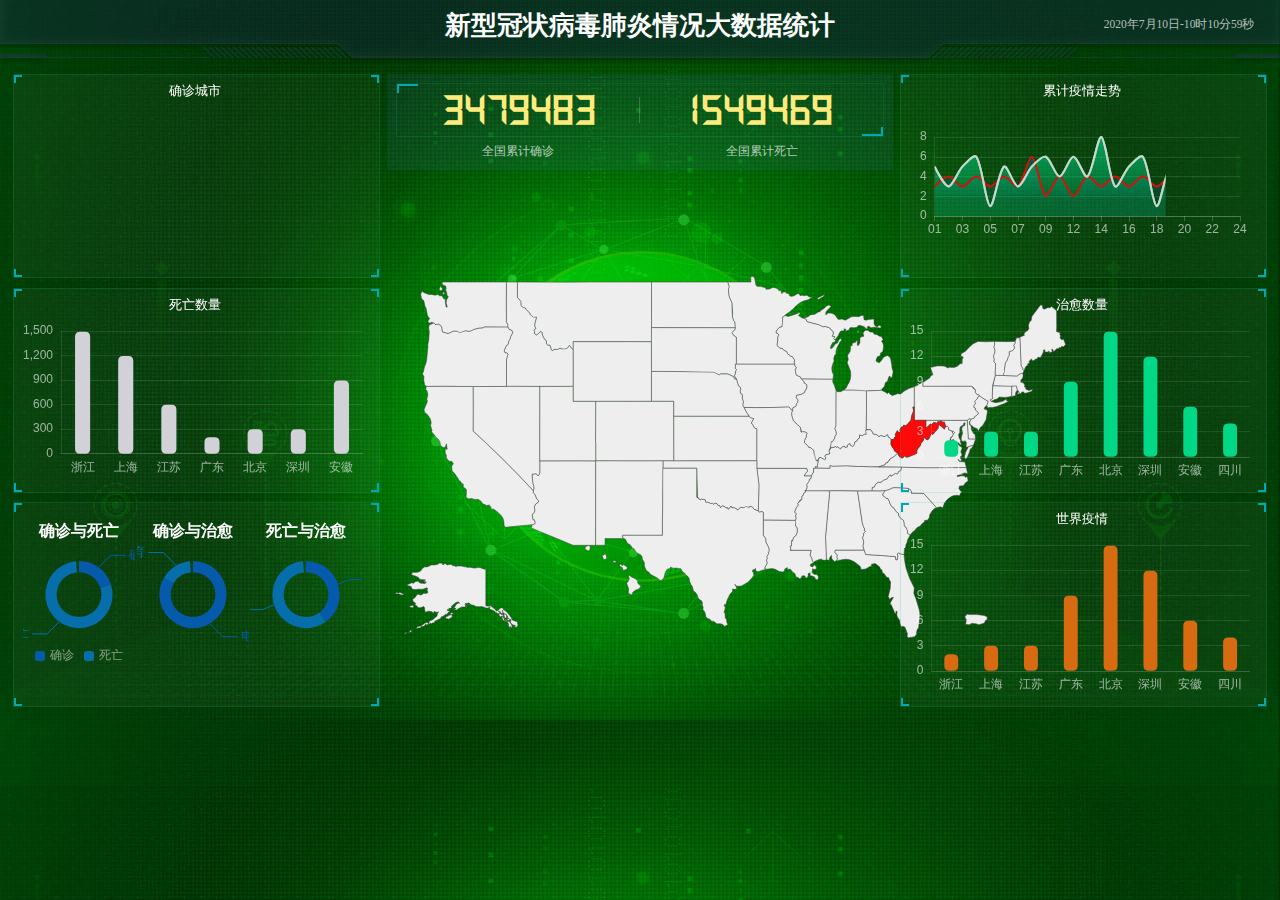
==== commit 7ca419fe: "bar1调节完毕" ====
--- a/cov-web/src/main/resources/static/index.html
+++ b/cov-web/src/main/resources/static/index.html
@@ -127,14 +127,14 @@
             <div class="bar">
                 <div class="barbox">
                     <ul class="clearfix">
-                        <li class="pulll_left counter" id="confirm">12581189</li>
-                        <li class="pulll_left counter" id="suspect">3912410</li>
+                        <li class="pulll_left counter" id="confirm">3479483</li>
+                        <li class="pulll_left counter" id="suspect">1549469</li>
                     </ul>
                 </div>
                 <div class="barbox2">
                     <ul class="clearfix">
-                        <li class="pulll_left">全国疫情确诊</li>
-                        <li class="pulll_left">全国疫情疑似</li>
+                        <li class="pulll_left">全国累计确诊</li>
+                        <li class="pulll_left">全国累计死亡</li>
                     </ul>
                 </div>
             </div>
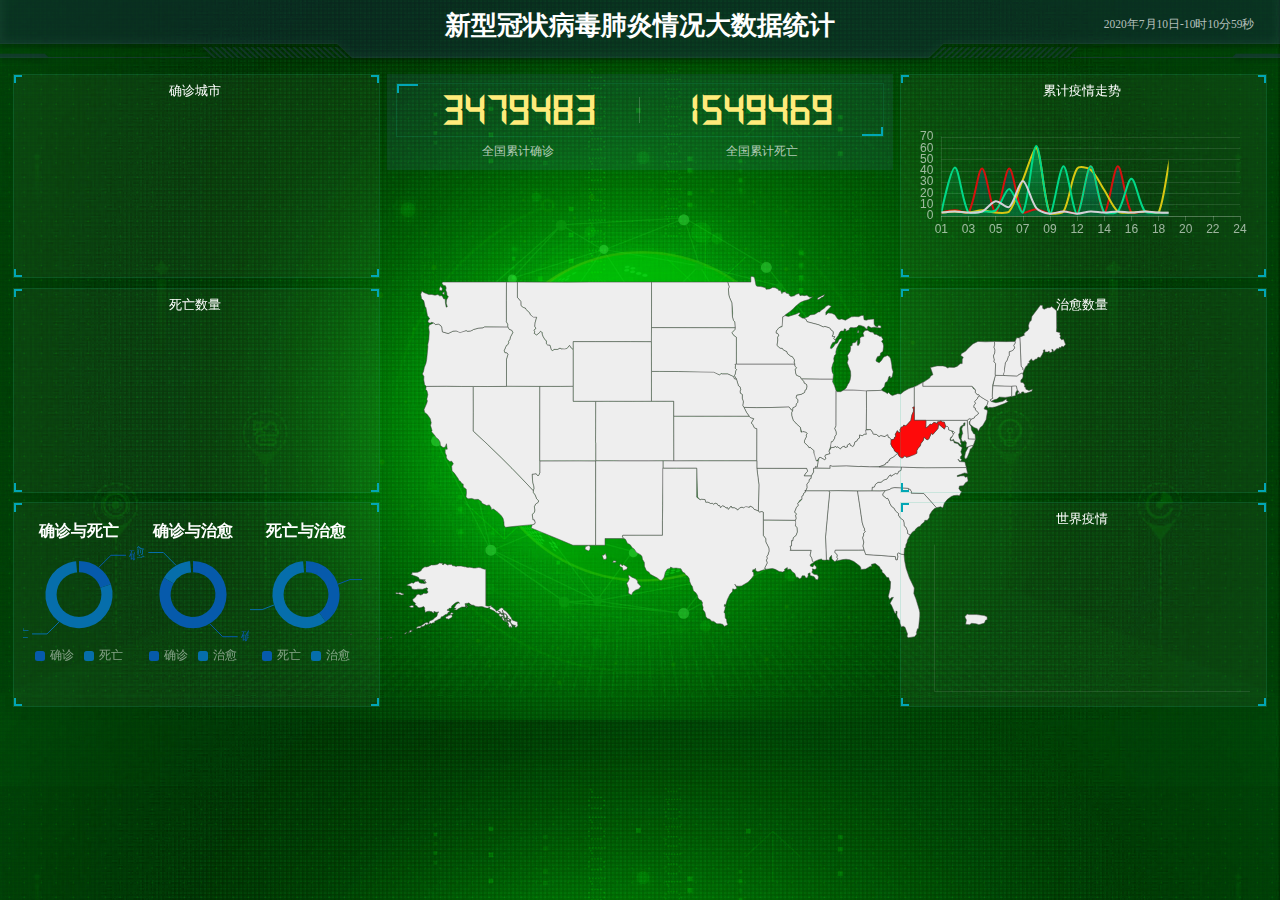
==== commit ed3c13dc: "bar2\7\8调节完毕" ====
--- a/cov-web/src/main/resources/static/index.html
+++ b/cov-web/src/main/resources/static/index.html
@@ -138,6 +138,7 @@
                     </ul>
                 </div>
             </div>
+
             <div class="map" id="map">
                 <div class="map1"><img src="img/lbx.png"></div>
                 <div class="map2"><img src="img/jt.png"></div>
